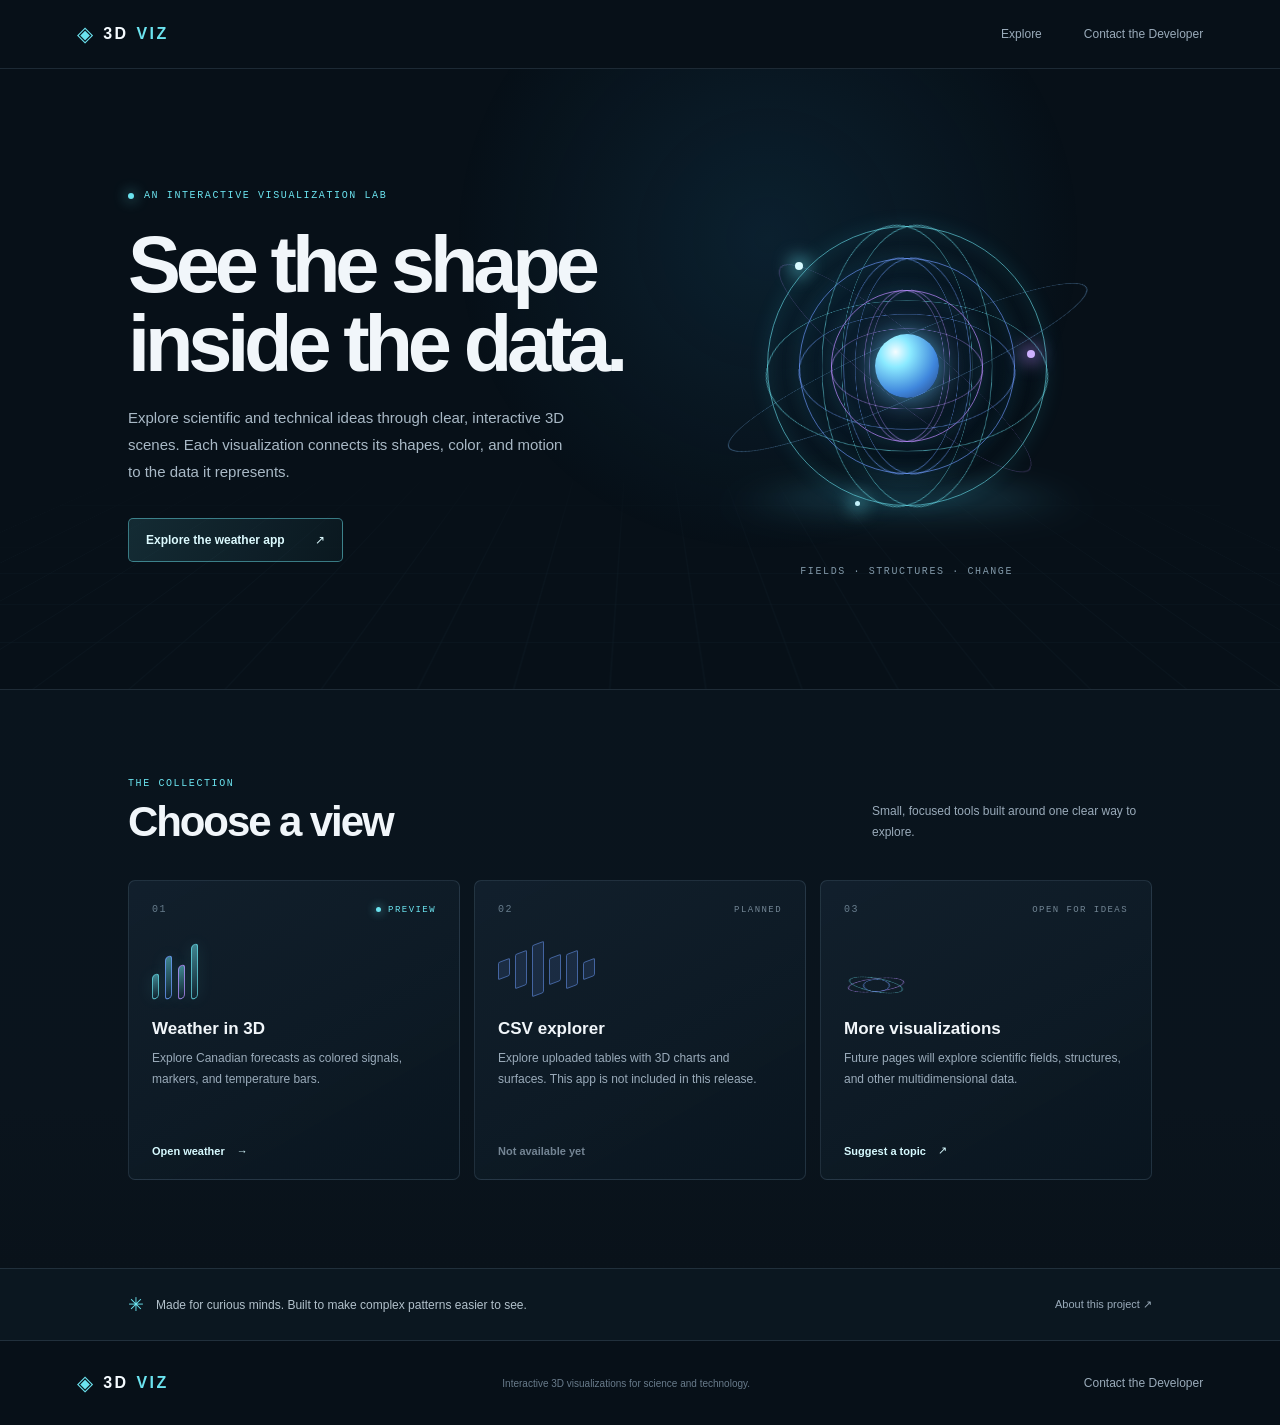
==== index.html @ 6680dd85 "Initial upload of 3DViz" ====
<!doctype html>
<html lang="en">
<head>
  <meta charset="utf-8">
  <meta name="viewport" content="width=device-width, initial-scale=1">
  <meta name="description" content="A collection of interactive 3D visualizations for science, technology, and data.">
  <meta name="theme-color" content="#071018">
  <title>3DViz — See data in depth</title>
  <link rel="stylesheet" href="./style.css">
</head>
<body>
  <header class="topbar">
    <a class="wordmark" href="./" aria-label="3DViz home"><span class="wordmark-icon" aria-hidden="true">◈</span>3D<span>VIZ</span></a>
    <nav aria-label="Main navigation">
      <a href="#apps">Explore</a>
      <a href="https://www.linkedin.com/in/warren-harding-29a0a673/" target="_blank" rel="noopener noreferrer">Contact the Developer</a>
    </nav>
  </header>

  <main>
    <section class="hero" aria-labelledby="hero-title">
      <div class="hero-copy">
        <p class="eyebrow"><span class="pulse-dot" aria-hidden="true"></span> AN INTERACTIVE VISUALIZATION LAB</p>
        <h1 id="hero-title">See the shape<br>inside the data.</h1>
        <p class="hero-description">Explore scientific and technical ideas through clear, interactive 3D scenes. Each visualization connects its shapes, color, and motion to the data it represents.</p>
        <a class="primary-link" href="./apps/weather/3dWeather.html">Explore the weather app <span aria-hidden="true">↗</span></a>
      </div>
      <div class="hero-art" role="img" aria-label="An animated set of nested, glowing wireframe forms">
        <div class="orbit-scene" aria-hidden="true">
          <div class="orbit-halo halo-one"></div>
          <div class="orbit-halo halo-two"></div>
          <div class="wire-sphere sphere-outer"><i></i><i></i><i></i></div>
          <div class="wire-sphere sphere-middle"><i></i><i></i><i></i></div>
          <div class="wire-sphere sphere-inner"><i></i><i></i><i></i></div>
          <div class="sphere-core"></div>
          <span class="orbit-node node-one"></span>
          <span class="orbit-node node-two"></span>
          <span class="orbit-node node-three"></span>
        </div>
        <p class="art-caption">FIELDS · STRUCTURES · CHANGE</p>
      </div>
      <div class="hero-grid" aria-hidden="true"></div>
    </section>

    <section class="apps-section" id="apps" aria-labelledby="apps-title">
      <div class="section-heading">
        <div><p class="eyebrow">THE COLLECTION</p><h2 id="apps-title">Choose a view</h2></div>
        <p class="section-note">Small, focused tools built around one clear way to explore.</p>
      </div>
      <div class="app-grid">
        <article class="app-card app-card--active">
          <div class="card-topline"><span class="app-number">01</span><span class="status status-live"><i></i> PREVIEW</span></div>
          <div class="card-glyph weather-glyph" aria-hidden="true"><span></span><span></span><span></span><span></span></div>
          <h3>Weather in 3D</h3>
          <p>Explore Canadian forecasts as colored signals, markers, and temperature bars.</p>
          <a class="card-link" href="./apps/weather/3dWeather.html">Open weather <span aria-hidden="true">→</span></a>
        </article>
        <article class="app-card app-card--planned" id="csv">
          <div class="card-topline"><span class="app-number">02</span><span class="status">PLANNED</span></div>
          <div class="card-glyph csv-glyph" aria-hidden="true"><span></span><span></span><span></span><span></span><span></span><span></span></div>
          <h3>CSV explorer</h3>
          <p>Explore uploaded tables with 3D charts and surfaces. This app is not included in this release.</p>
          <span class="card-link card-link--disabled" aria-disabled="true">Not available yet</span>
        </article>
        <article class="app-card app-card--planned">
          <div class="card-topline"><span class="app-number">03</span><span class="status">OPEN FOR IDEAS</span></div>
          <div class="card-glyph field-glyph" aria-hidden="true"><span></span><span></span><span></span></div>
          <h3>More visualizations</h3>
          <p>Future pages will explore scientific fields, structures, and other multidimensional data.</p>
          <a class="card-link" href="https://www.linkedin.com/in/warren-harding-29a0a673/" target="_blank" rel="noopener noreferrer">Suggest a topic <span aria-hidden="true">↗</span></a>
        </article>
      </div>
    </section>

    <section class="about-strip" aria-label="About this project">
      <p><span class="about-mark" aria-hidden="true">✳</span> Made for curious minds. Built to make complex patterns easier to see.</p>
      <a href="./README.md">About this project <span aria-hidden="true">↗</span></a>
    </section>
  </main>

  <footer class="site-footer">
    <a class="wordmark" href="./"><span class="wordmark-icon" aria-hidden="true">◈</span>3D<span>VIZ</span></a>
    <p>Interactive 3D visualizations for science and technology.</p>
    <a href="https://www.linkedin.com/in/warren-harding-29a0a673/" target="_blank" rel="noopener noreferrer">Contact the Developer</a>
  </footer>
</body>
</html>
---- style.css ----
:root {
  color-scheme: dark;
  --bg: #071018;
  --panel: #0c1721;
  --panel-raised: #101f2b;
  --line: rgba(176, 218, 244, .13);
  --text: #f1f6fa;
  --muted: #9aabba;
  --quiet: #687b8b;
  --cyan: #6be3ef;
  --blue: #6e9dff;
  --violet: #ba8dff;
  font-family: Manrope, "Segoe UI", sans-serif;
  background: var(--bg);
  color: var(--text);
  font-synthesis: none;
  text-rendering: optimizeLegibility;
}

* { box-sizing: border-box; }
html { scroll-behavior: smooth; }
body { margin: 0; min-width: 320px; background: var(--bg); }
a { color: inherit; }
.topbar, .site-footer { display: flex; align-items: center; justify-content: space-between; gap: 24px; padding: 22px clamp(22px, 6vw, 88px); }
.topbar { position: relative; z-index: 2; border-bottom: 1px solid var(--line); background: rgba(7, 16, 24, .76); }
.wordmark { display: inline-flex; align-items: center; gap: 8px; color: #f5fbff; text-decoration: none; font-size: 16px; font-weight: 800; letter-spacing: .15em; }
.wordmark > span:last-child { color: var(--cyan); }
.wordmark-icon { color: var(--cyan); font-size: 21px; }
.topbar nav { display: flex; align-items: center; gap: clamp(18px, 4vw, 42px); }
.topbar nav a, .site-footer > a:last-child { color: var(--muted); font-size: 12px; text-decoration: none; transition: color .2s; }
.topbar nav a:hover, .site-footer > a:last-child:hover { color: var(--cyan); }
.hero { position: relative; display: grid; grid-template-columns: minmax(0, 1fr) minmax(350px, .92fr); align-items: center; min-height: 620px; padding: 72px clamp(22px, 10vw, 150px) 88px; overflow: hidden; isolation: isolate; }
.hero-grid { position: absolute; inset: 0; z-index: -2; opacity: .28; background-image: linear-gradient(rgba(100, 185, 225, .09) 1px, transparent 1px), linear-gradient(90deg, rgba(100, 185, 225, .09) 1px, transparent 1px); background-size: 62px 62px; transform: perspective(680px) rotateX(57deg) scale(1.55) translateY(20%); transform-origin: center bottom; mask-image: linear-gradient(to bottom, transparent 4%, #000 48%, #000 100%); }
.hero::before { content: ""; position: absolute; z-index: -1; width: 640px; height: 640px; left: 35%; top: -150px; border-radius: 50%; background: radial-gradient(circle, rgba(27, 92, 130, .22), rgba(7, 16, 24, 0) 69%); }
.hero-copy { z-index: 1; max-width: 580px; }
.eyebrow, .art-caption, .status, .app-number { font: 10px "DM Mono", Consolas, monospace; letter-spacing: .16em; }
.eyebrow { display: flex; align-items: center; gap: 10px; color: var(--cyan); }
.pulse-dot { width: 6px; height: 6px; border-radius: 50%; background: var(--cyan); box-shadow: 0 0 14px var(--cyan); }
h1 { margin: 25px 0 20px; font-size: clamp(48px, 6.2vw, 82px); line-height: .99; letter-spacing: -.065em; font-weight: 600; }
.hero-description { max-width: 450px; color: #a9b9c6; font-size: 15px; line-height: 1.8; }
.primary-link { display: inline-flex; align-items: center; gap: 30px; margin-top: 18px; padding: 14px 17px; border: 1px solid rgba(107, 227, 239, .48); border-radius: 5px; background: linear-gradient(110deg, rgba(107, 227, 239, .13), rgba(107, 227, 239, .04)); color: #ddfbff; font-size: 12px; font-weight: 700; text-decoration: none; transition: background .2s, border-color .2s, transform .2s; }
.primary-link:hover { transform: translateY(-2px); border-color: var(--cyan); background: rgba(107, 227, 239, .18); }
.hero-art { display: flex; align-items: center; flex-direction: column; justify-content: center; min-width: 0; }
.orbit-scene { position: relative; display: grid; place-items: center; width: min(36vw, 400px); aspect-ratio: 1; perspective: 900px; transform-style: preserve-3d; }
.orbit-scene::before { content: ""; position: absolute; width: 70%; height: 18%; bottom: 8%; border-radius: 50%; background: rgba(69, 186, 220, .18); filter: blur(28px); transform: rotateX(70deg); }
.wire-sphere { position: absolute; width: 70%; aspect-ratio: 1; border: 1px solid rgba(106, 227, 239, .62); border-radius: 50%; box-shadow: 0 0 20px rgba(56, 206, 240, .12), inset 0 0 20px rgba(56, 206, 240, .1); transform-style: preserve-3d; }
.wire-sphere i { position: absolute; inset: -1px; border: 1px solid currentColor; border-radius: 50%; opacity: .62; }
.wire-sphere i:nth-child(1) { transform: rotateY(58deg); }
.wire-sphere i:nth-child(2) { transform: rotateY(-58deg); }
.wire-sphere i:nth-child(3) { transform: rotateX(58deg); }
.sphere-outer { color: #6be3ef; animation: turn-outer 24s linear infinite; }
.sphere-middle { width: 54%; color: #6e9dff; border-color: rgba(110, 157, 255, .66); animation: turn-middle 17s linear infinite reverse; }
.sphere-inner { width: 38%; color: #ba8dff; border-color: rgba(186, 141, 255, .72); animation: turn-inner 12s linear infinite; }
.sphere-core { position: absolute; width: 16%; aspect-ratio: 1; border-radius: 50%; background: radial-gradient(circle at 32% 28%, #f5fcff, #8beaff 24%, #3f86dc 64%, #213b73 100%); box-shadow: 0 0 28px rgba(109, 208, 255, .7), 0 0 86px rgba(83, 135, 255, .28); }
.orbit-halo { position: absolute; width: 98%; height: 29%; border: 1px solid rgba(126, 192, 255, .38); border-radius: 50%; transform: rotate(-24deg) rotateX(59deg); }
.halo-two { width: 80%; height: 45%; border-color: rgba(182, 139, 255, .25); transform: rotate(39deg) rotateX(70deg); }
.orbit-node { position: absolute; width: 8px; height: 8px; border-radius: 50%; background: #d8faff; box-shadow: 0 0 18px 4px rgba(107, 227, 239, .8); }
.node-one { top: 24%; left: 22%; }.node-two { right: 18%; top: 46%; background: #cfb1ff; box-shadow: 0 0 18px 4px rgba(186, 141, 255, .8); }.node-three { left: 37%; bottom: 15%; width: 5px; height: 5px; }
.art-caption { margin: 0; color: #8198a8; }
.apps-section { padding: 78px clamp(22px, 10vw, 150px) 88px; border-top: 1px solid var(--line); background: linear-gradient(180deg, #09141d, #0a141d 72%, #09121a); }
.section-heading { display: flex; align-items: end; justify-content: space-between; gap: 24px; margin-bottom: 34px; }
.section-heading .eyebrow { margin-bottom: 9px; }
h2 { margin: 0; font-size: clamp(30px, 3.5vw, 42px); letter-spacing: -.05em; font-weight: 600; }
.section-note { max-width: 280px; margin: 0 0 4px; color: var(--muted); font-size: 12px; line-height: 1.7; }
.app-grid { display: grid; grid-template-columns: repeat(3, minmax(0, 1fr)); gap: 14px; }
.app-card { position: relative; min-height: 300px; padding: 23px; border: 1px solid var(--line); border-radius: 7px; background: linear-gradient(150deg, rgba(19, 34, 47, .86), rgba(10, 22, 32, .92)); transition: border-color .2s, transform .2s, background .2s; }
.app-card--active:hover { transform: translateY(-4px); border-color: rgba(107, 227, 239, .42); background: linear-gradient(150deg, rgba(20, 43, 56, .95), rgba(10, 22, 32, .96)); }
.card-topline { display: flex; align-items: center; justify-content: space-between; }
.app-number { color: #667b8b; }
.status { display: inline-flex; align-items: center; gap: 7px; color: #738695; font-size: 9px; }
.status-live { color: var(--cyan); }
.status-live i { width: 5px; height: 5px; border-radius: 50%; background: var(--cyan); box-shadow: 0 0 10px var(--cyan); }
.card-glyph { position: relative; display: flex; align-items: end; gap: 6px; height: 60px; margin: 24px 0 20px; }
.weather-glyph span { width: 7px; border: 1px solid rgba(107, 227, 239, .68); border-radius: 6px; background: linear-gradient(180deg, rgba(107, 227, 239, .52), rgba(107, 227, 239, .03)); box-shadow: 0 0 15px rgba(107, 227, 239, .12); transform: skewY(-22deg); }
.weather-glyph span:nth-child(1) { height: 25px; }.weather-glyph span:nth-child(2) { height: 43px; border-color: rgba(110, 157, 255, .75); }.weather-glyph span:nth-child(3) { height: 34px; border-color: rgba(186, 141, 255, .75); }.weather-glyph span:nth-child(4) { height: 55px; }
.csv-glyph { align-items: center; gap: 5px; }
.csv-glyph span { width: 12px; border: 1px solid rgba(110, 157, 255, .5); background: rgba(110, 157, 255, .12); border-radius: 2px; transform: skewY(-22deg); }
.csv-glyph span:nth-child(1), .csv-glyph span:nth-child(6) { height: 18px; }.csv-glyph span:nth-child(2), .csv-glyph span:nth-child(5) { height: 35px; }.csv-glyph span:nth-child(3) { height: 52px; }.csv-glyph span:nth-child(4) { height: 27px; }
.field-glyph span { position: absolute; left: 3px; width: 58px; height: 28px; border: 1px solid rgba(186, 141, 255, .62); border-radius: 50%; transform: rotateX(62deg) rotate(-16deg); }
.field-glyph span:nth-child(2) { transform: rotateX(62deg) rotate(25deg); border-color: rgba(107, 227, 239, .55); }.field-glyph span:nth-child(3) { left: 19px; width: 27px; height: 27px; border-color: rgba(110, 157, 255, .7); }
.app-card h3 { margin: 0 0 9px; font-size: 17px; font-weight: 600; }
.app-card p { max-width: 280px; margin: 0; color: var(--muted); font-size: 12px; line-height: 1.75; }
.card-link { position: absolute; left: 23px; bottom: 22px; display: inline-flex; align-items: center; gap: 12px; color: #d7faff; font-size: 11px; font-weight: 700; text-decoration: none; }
.card-link:not(.card-link--disabled):hover { color: var(--cyan); }
.card-link--disabled { color: #748594; cursor: not-allowed; }
.about-strip { display: flex; align-items: center; justify-content: space-between; gap: 20px; padding: 24px clamp(22px, 10vw, 150px); border-top: 1px solid var(--line); border-bottom: 1px solid var(--line); background: #0b1720; }
.about-strip p { display: flex; align-items: center; gap: 12px; margin: 0; color: #b2c1cb; font-size: 12px; }
.about-mark { color: var(--cyan); font-size: 19px; }
.about-strip > a { color: var(--muted); font-size: 11px; text-decoration: none; white-space: nowrap; }
.about-strip > a:hover { color: var(--cyan); }
.site-footer { padding-top: 30px; padding-bottom: 30px; }
.site-footer p { margin: 0; color: var(--quiet); font-size: 10px; text-align: center; }
@keyframes turn-outer { from { transform: rotateY(0) rotateX(13deg); } to { transform: rotateY(360deg) rotateX(13deg); } }
@keyframes turn-middle { from { transform: rotateX(0) rotateY(24deg); } to { transform: rotateX(360deg) rotateY(24deg); } }
@keyframes turn-inner { from { transform: rotateY(0) rotateZ(18deg); } to { transform: rotateY(360deg) rotateZ(18deg); } }
@media (max-width: 800px) {
  .hero { grid-template-columns: 1fr; min-height: auto; padding-top: 68px; text-align: center; }
  .hero-copy { margin: auto; }.eyebrow { justify-content: center; }.hero-description { margin-inline: auto; }
  .hero-art { margin-top: 25px; }.orbit-scene { width: min(70vw, 370px); }
  .app-grid { grid-template-columns: 1fr; }.app-card { min-height: 260px; }
  .section-heading { align-items: start; flex-direction: column; }.section-note { max-width: 420px; }
}
@media (max-width: 520px) {
  .topbar, .site-footer { padding-inline: 18px; }.topbar nav { gap: 14px; }.topbar nav a { font-size: 10px; }
  .hero { padding-inline: 20px; }.apps-section { padding-inline: 18px; }.about-strip { align-items: start; flex-direction: column; padding-inline: 18px; }
  .site-footer { align-items: start; flex-direction: column; }.site-footer p { text-align: left; }
}
@media (prefers-reduced-motion: reduce) {
  *, *::before, *::after { scroll-behavior: auto !important; animation-duration: .01ms !important; animation-iteration-count: 1 !important; transition-duration: .01ms !important; }
}
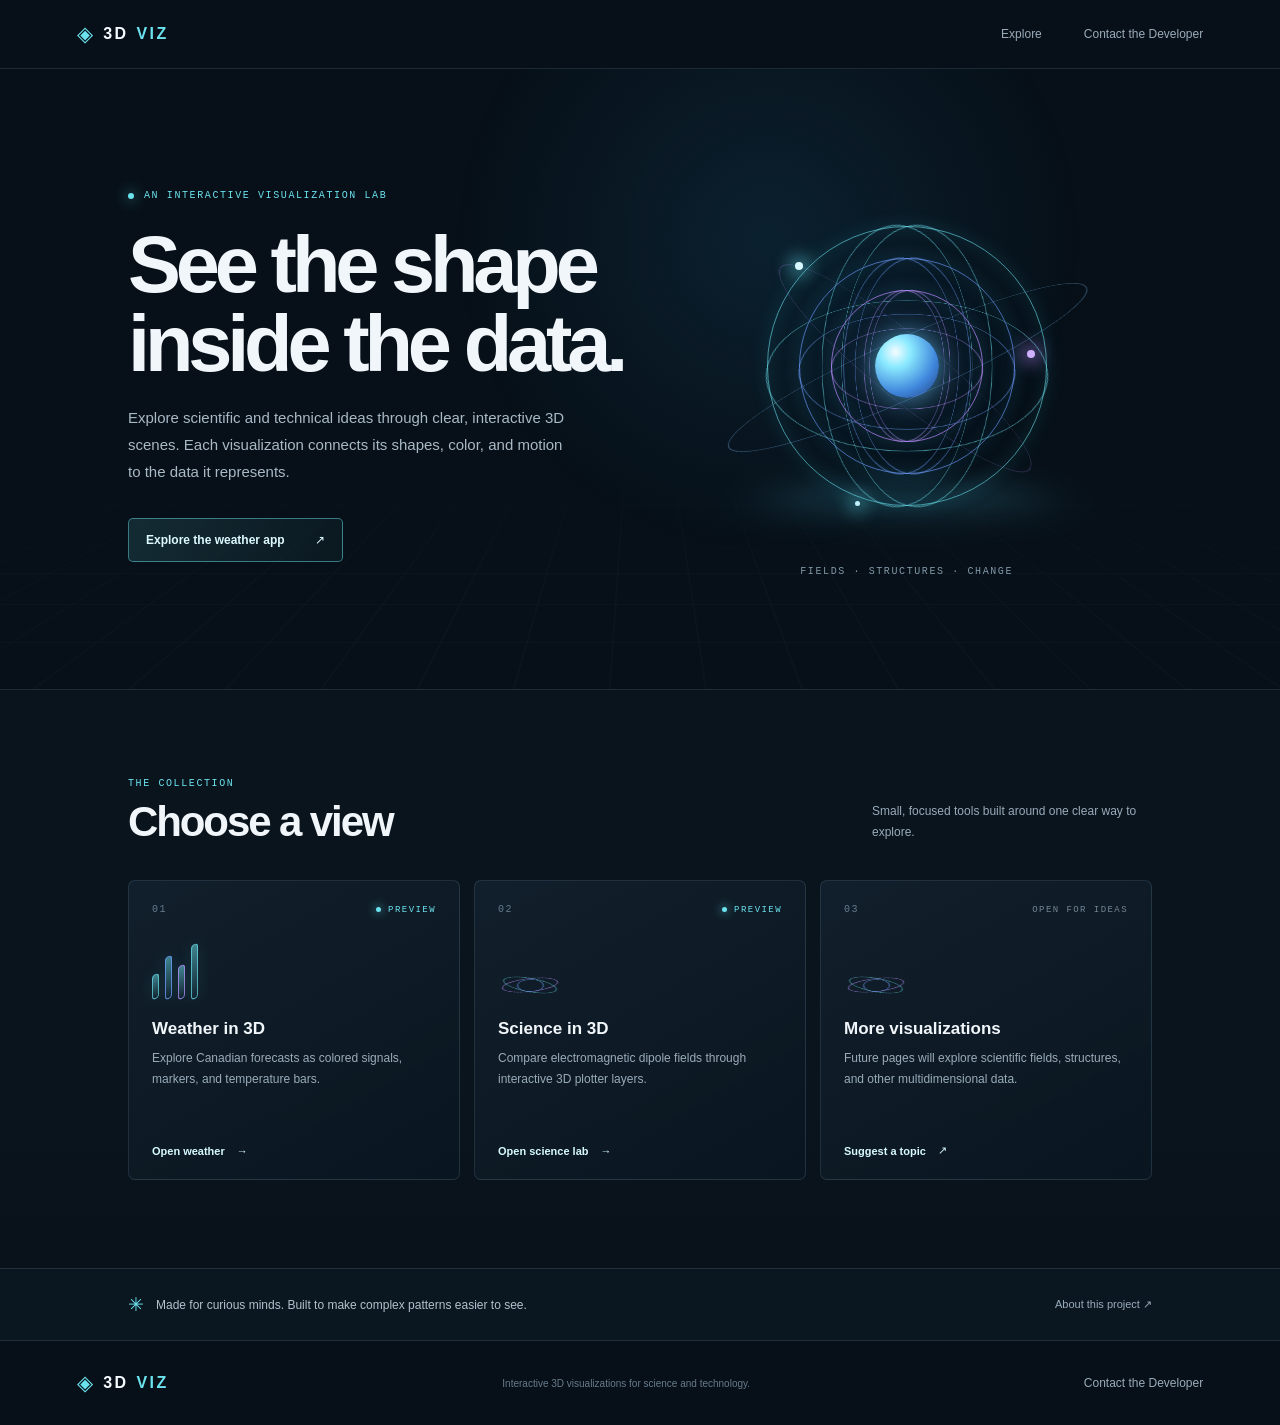
==== commit 57167c91: "Add 3DScience electromagnetic field demo" ====
--- a/index.html
+++ b/index.html
@@ -55,12 +55,12 @@
           <p>Explore Canadian forecasts as colored signals, markers, and temperature bars.</p>
           <a class="card-link" href="./apps/weather/3dWeather.html">Open weather <span aria-hidden="true">→</span></a>
         </article>
-        <article class="app-card app-card--planned" id="csv">
-          <div class="card-topline"><span class="app-number">02</span><span class="status">PLANNED</span></div>
-          <div class="card-glyph csv-glyph" aria-hidden="true"><span></span><span></span><span></span><span></span><span></span><span></span></div>
-          <h3>CSV explorer</h3>
-          <p>Explore uploaded tables with 3D charts and surfaces. This app is not included in this release.</p>
-          <span class="card-link card-link--disabled" aria-disabled="true">Not available yet</span>
+        <article class="app-card app-card--active">
+          <div class="card-topline"><span class="app-number">02</span><span class="status status-live"><i></i> PREVIEW</span></div>
+          <div class="card-glyph field-glyph" aria-hidden="true"><span></span><span></span><span></span></div>
+          <h3>Science in 3D</h3>
+          <p>Compare electromagnetic dipole fields through interactive 3D plotter layers.</p>
+          <a class="card-link" href="./apps/science/3dScience.html">Open science lab <span aria-hidden="true">→</span></a>
         </article>
         <article class="app-card app-card--planned">
           <div class="card-topline"><span class="app-number">03</span><span class="status">OPEN FOR IDEAS</span></div>
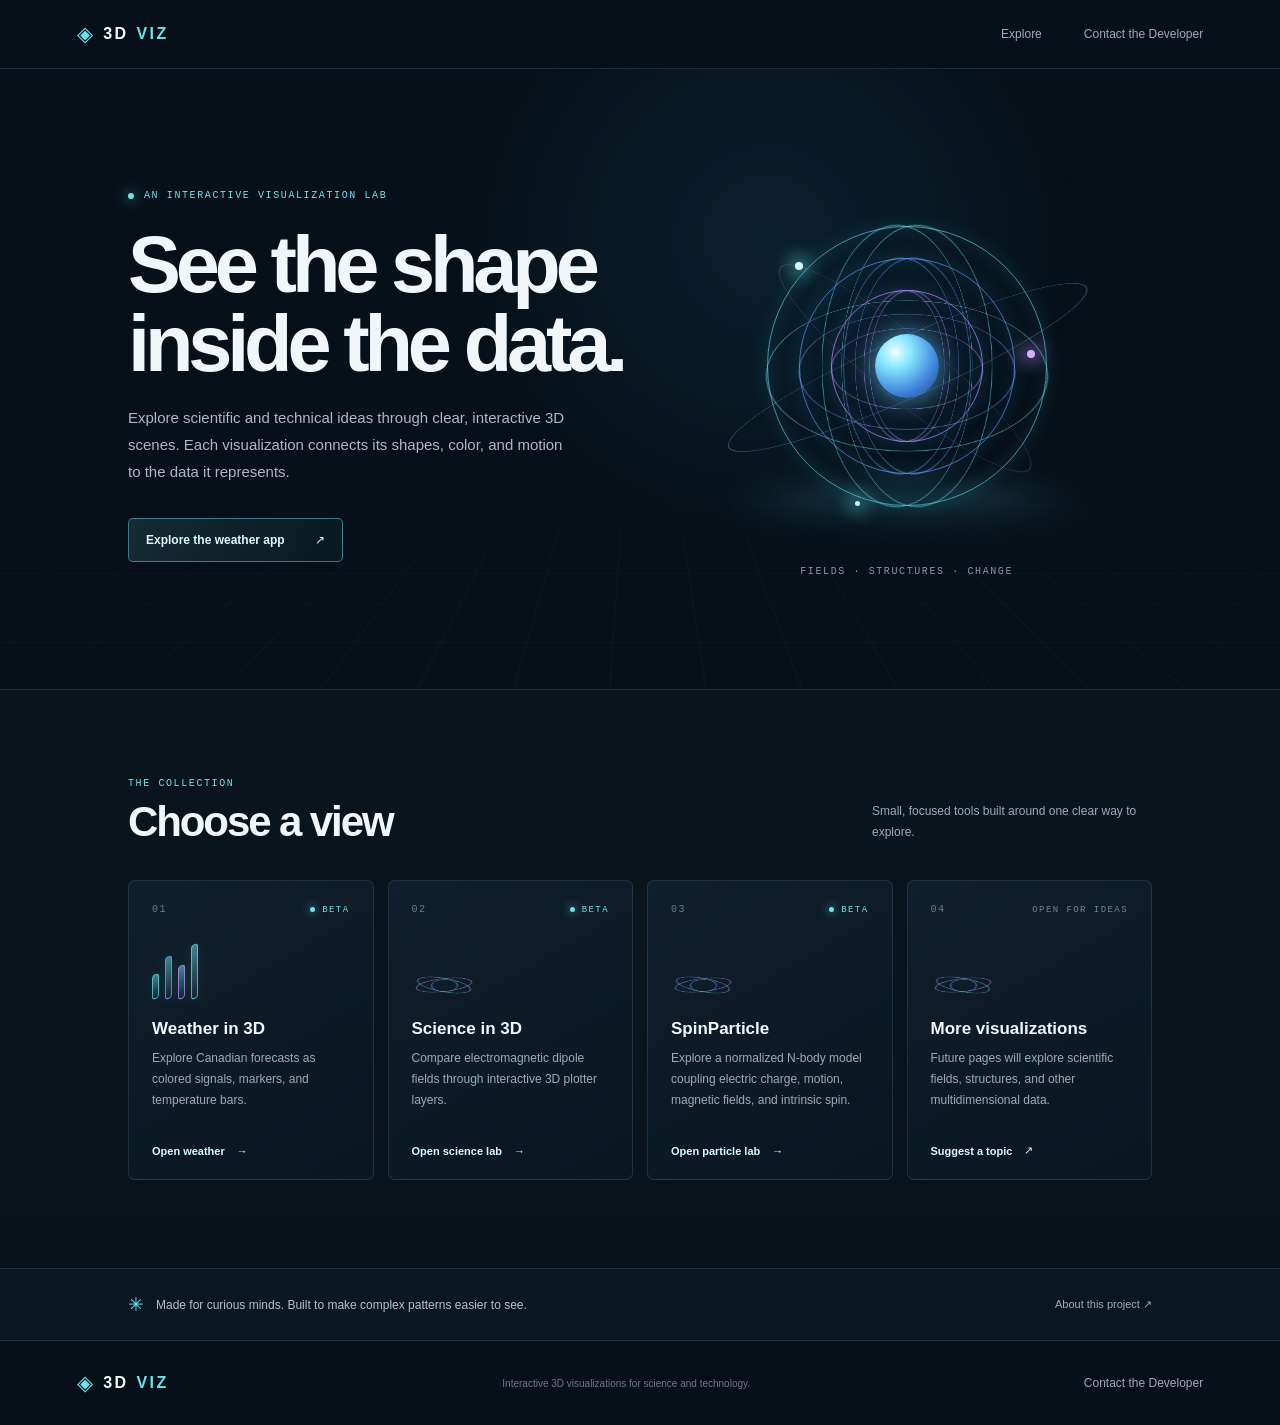
==== commit 37314267: "Add SpinParticle beta simulation" ====
--- a/index.html
+++ b/index.html
@@ -49,21 +49,28 @@
       </div>
       <div class="app-grid">
         <article class="app-card app-card--active">
-          <div class="card-topline"><span class="app-number">01</span><span class="status status-live"><i></i> PREVIEW</span></div>
+          <div class="card-topline"><span class="app-number">01</span><span class="status status-live"><i></i> BETA</span></div>
           <div class="card-glyph weather-glyph" aria-hidden="true"><span></span><span></span><span></span><span></span></div>
           <h3>Weather in 3D</h3>
           <p>Explore Canadian forecasts as colored signals, markers, and temperature bars.</p>
           <a class="card-link" href="./apps/weather/3dWeather.html">Open weather <span aria-hidden="true">→</span></a>
         </article>
         <article class="app-card app-card--active">
-          <div class="card-topline"><span class="app-number">02</span><span class="status status-live"><i></i> PREVIEW</span></div>
+          <div class="card-topline"><span class="app-number">02</span><span class="status status-live"><i></i> BETA</span></div>
           <div class="card-glyph field-glyph" aria-hidden="true"><span></span><span></span><span></span></div>
           <h3>Science in 3D</h3>
           <p>Compare electromagnetic dipole fields through interactive 3D plotter layers.</p>
           <a class="card-link" href="./apps/science/3dScience.html">Open science lab <span aria-hidden="true">→</span></a>
         </article>
+        <article class="app-card app-card--active">
+          <div class="card-topline"><span class="app-number">03</span><span class="status status-live"><i></i> BETA</span></div>
+          <div class="card-glyph field-glyph" aria-hidden="true"><span></span><span></span><span></span></div>
+          <h3>SpinParticle</h3>
+          <p>Explore a normalized N-body model coupling electric charge, motion, magnetic fields, and intrinsic spin.</p>
+          <a class="card-link" href="./apps/spin-particle/3dSpinParticle.html">Open particle lab <span aria-hidden="true">→</span></a>
+        </article>
         <article class="app-card app-card--planned">
-          <div class="card-topline"><span class="app-number">03</span><span class="status">OPEN FOR IDEAS</span></div>
+          <div class="card-topline"><span class="app-number">04</span><span class="status">OPEN FOR IDEAS</span></div>
           <div class="card-glyph field-glyph" aria-hidden="true"><span></span><span></span><span></span></div>
           <h3>More visualizations</h3>
           <p>Future pages will explore scientific fields, structures, and other multidimensional data.</p>
--- a/style.css
+++ b/style.css
@@ -62,7 +62,7 @@
 .section-heading .eyebrow { margin-bottom: 9px; }
 h2 { margin: 0; font-size: clamp(30px, 3.5vw, 42px); letter-spacing: -.05em; font-weight: 600; }
 .section-note { max-width: 280px; margin: 0 0 4px; color: var(--muted); font-size: 12px; line-height: 1.7; }
-.app-grid { display: grid; grid-template-columns: repeat(3, minmax(0, 1fr)); gap: 14px; }
+.app-grid { display: grid; grid-template-columns: repeat(auto-fit, minmax(220px, 1fr)); gap: 14px; }
 .app-card { position: relative; min-height: 300px; padding: 23px; border: 1px solid var(--line); border-radius: 7px; background: linear-gradient(150deg, rgba(19, 34, 47, .86), rgba(10, 22, 32, .92)); transition: border-color .2s, transform .2s, background .2s; }
 .app-card--active:hover { transform: translateY(-4px); border-color: rgba(107, 227, 239, .42); background: linear-gradient(150deg, rgba(20, 43, 56, .95), rgba(10, 22, 32, .96)); }
 .card-topline { display: flex; align-items: center; justify-content: space-between; }
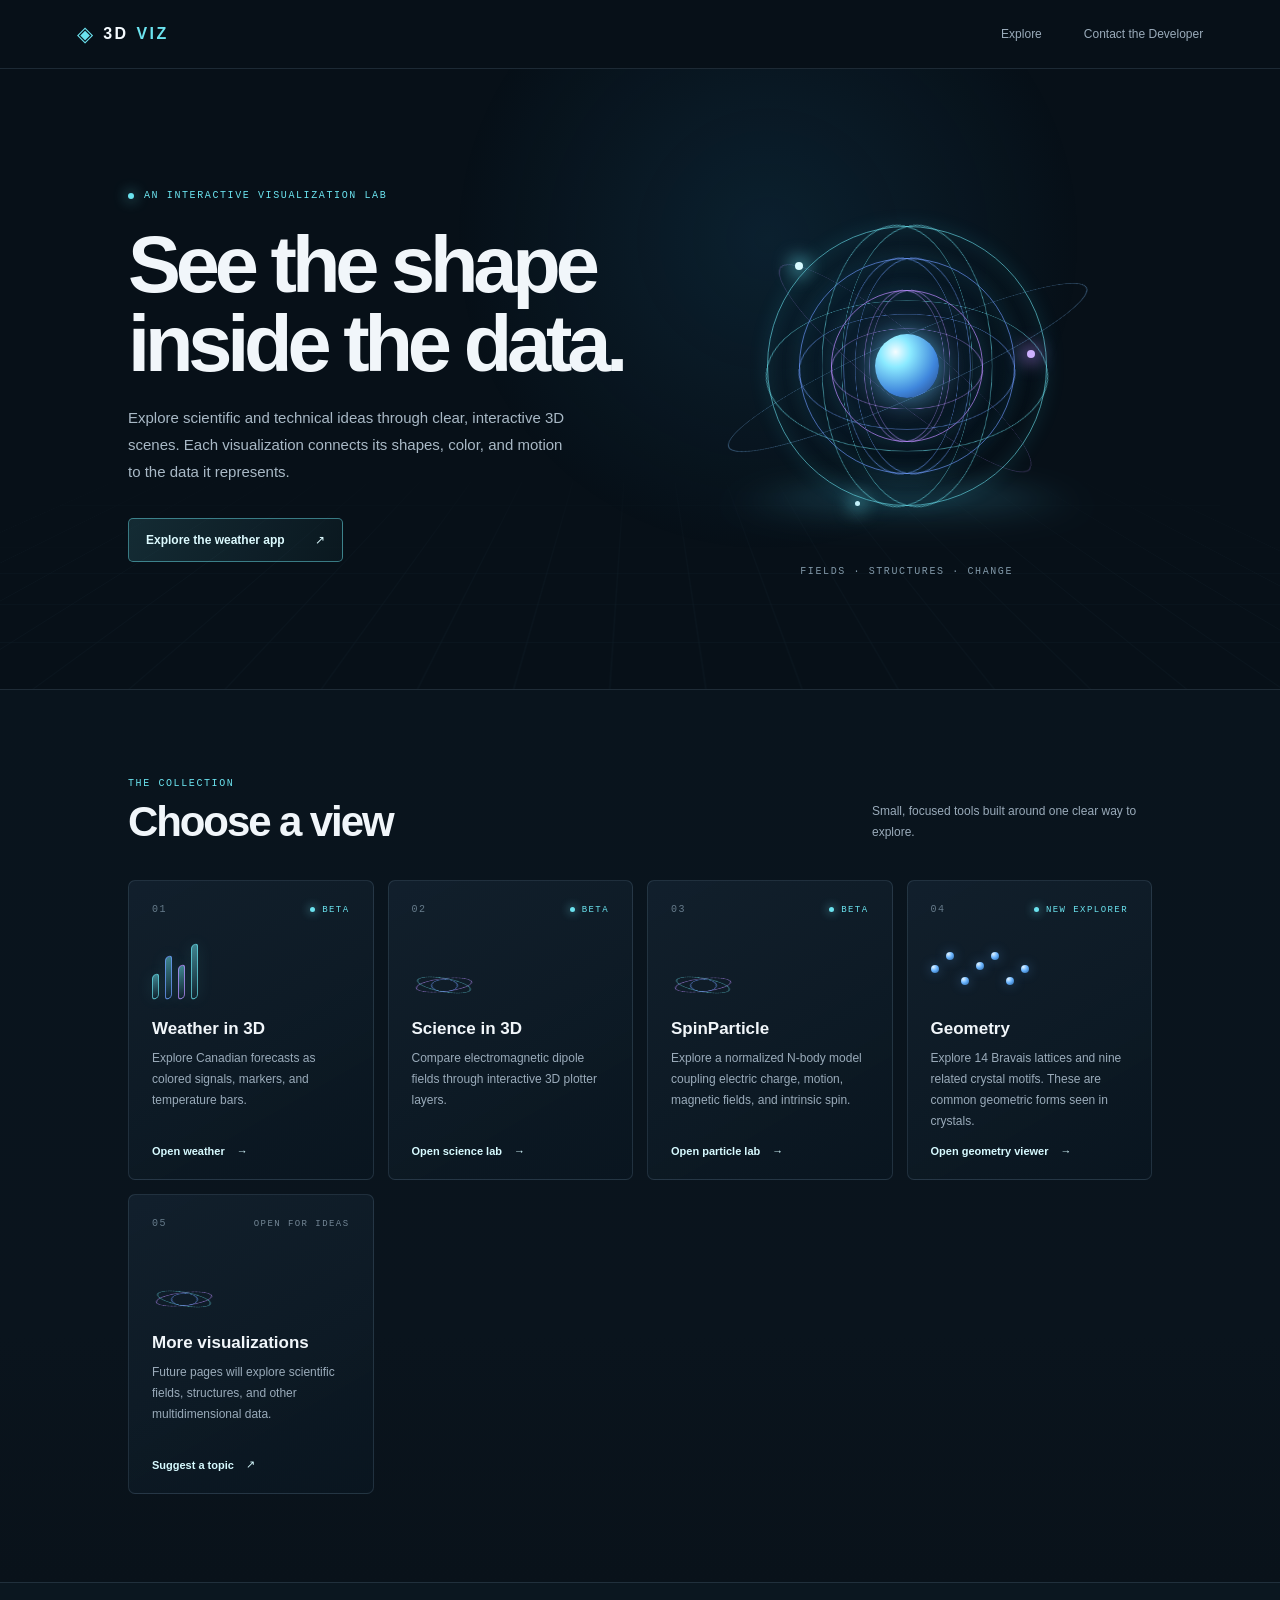
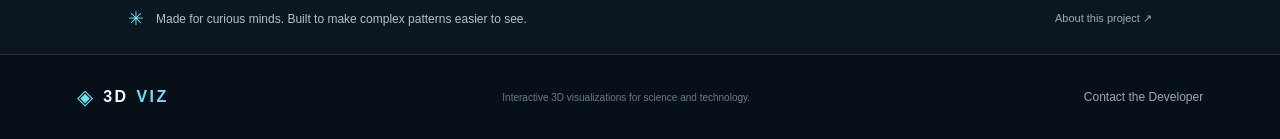
==== commit 8e2c537a: "Add crystal geometry explorer" ====
--- a/index.html
+++ b/index.html
@@ -69,8 +69,15 @@
           <p>Explore a normalized N-body model coupling electric charge, motion, magnetic fields, and intrinsic spin.</p>
           <a class="card-link" href="./apps/spin-particle/3dSpinParticle.html">Open particle lab <span aria-hidden="true">→</span></a>
         </article>
+        <article class="app-card app-card--active">
+          <div class="card-topline"><span class="app-number">04</span><span class="status status-live"><i></i> NEW EXPLORER</span></div>
+          <div class="card-glyph geometry-glyph" aria-hidden="true"><span></span><span></span><span></span><span></span><span></span><span></span><span></span></div>
+          <h3>Geometry</h3>
+          <p>Explore 14 Bravais lattices and nine related crystal motifs. These are common geometric forms seen in crystals.</p>
+          <a class="card-link" href="./apps/geometry/3dGeometry.html">Open geometry viewer <span aria-hidden="true">→</span></a>
+        </article>
         <article class="app-card app-card--planned">
-          <div class="card-topline"><span class="app-number">04</span><span class="status">OPEN FOR IDEAS</span></div>
+          <div class="card-topline"><span class="app-number">05</span><span class="status">OPEN FOR IDEAS</span></div>
           <div class="card-glyph field-glyph" aria-hidden="true"><span></span><span></span><span></span></div>
           <h3>More visualizations</h3>
           <p>Future pages will explore scientific fields, structures, and other multidimensional data.</p>
--- a/style.css
+++ b/style.css
@@ -78,6 +78,11 @@
 .csv-glyph span:nth-child(1), .csv-glyph span:nth-child(6) { height: 18px; }.csv-glyph span:nth-child(2), .csv-glyph span:nth-child(5) { height: 35px; }.csv-glyph span:nth-child(3) { height: 52px; }.csv-glyph span:nth-child(4) { height: 27px; }
 .field-glyph span { position: absolute; left: 3px; width: 58px; height: 28px; border: 1px solid rgba(186, 141, 255, .62); border-radius: 50%; transform: rotateX(62deg) rotate(-16deg); }
 .field-glyph span:nth-child(2) { transform: rotateX(62deg) rotate(25deg); border-color: rgba(107, 227, 239, .55); }.field-glyph span:nth-child(3) { left: 19px; width: 27px; height: 27px; border-color: rgba(110, 157, 255, .7); }
+.geometry-glyph { align-items: center; gap: 7px; }
+.geometry-glyph span { width: 8px; height: 8px; border-radius: 50%; background: radial-gradient(circle at 30% 25%, #e3f4ff, #6bb5ff 45%, #255d9a); box-shadow: 0 0 12px rgba(91, 169, 248, .42); }
+.geometry-glyph span:nth-child(2), .geometry-glyph span:nth-child(5) { transform: translateY(-13px); }
+.geometry-glyph span:nth-child(3), .geometry-glyph span:nth-child(6) { transform: translateY(12px); }
+.geometry-glyph span:nth-child(4) { transform: translateY(-3px); }
 .app-card h3 { margin: 0 0 9px; font-size: 17px; font-weight: 600; }
 .app-card p { max-width: 280px; margin: 0; color: var(--muted); font-size: 12px; line-height: 1.75; }
 .card-link { position: absolute; left: 23px; bottom: 22px; display: inline-flex; align-items: center; gap: 12px; color: #d7faff; font-size: 11px; font-weight: 700; text-decoration: none; }
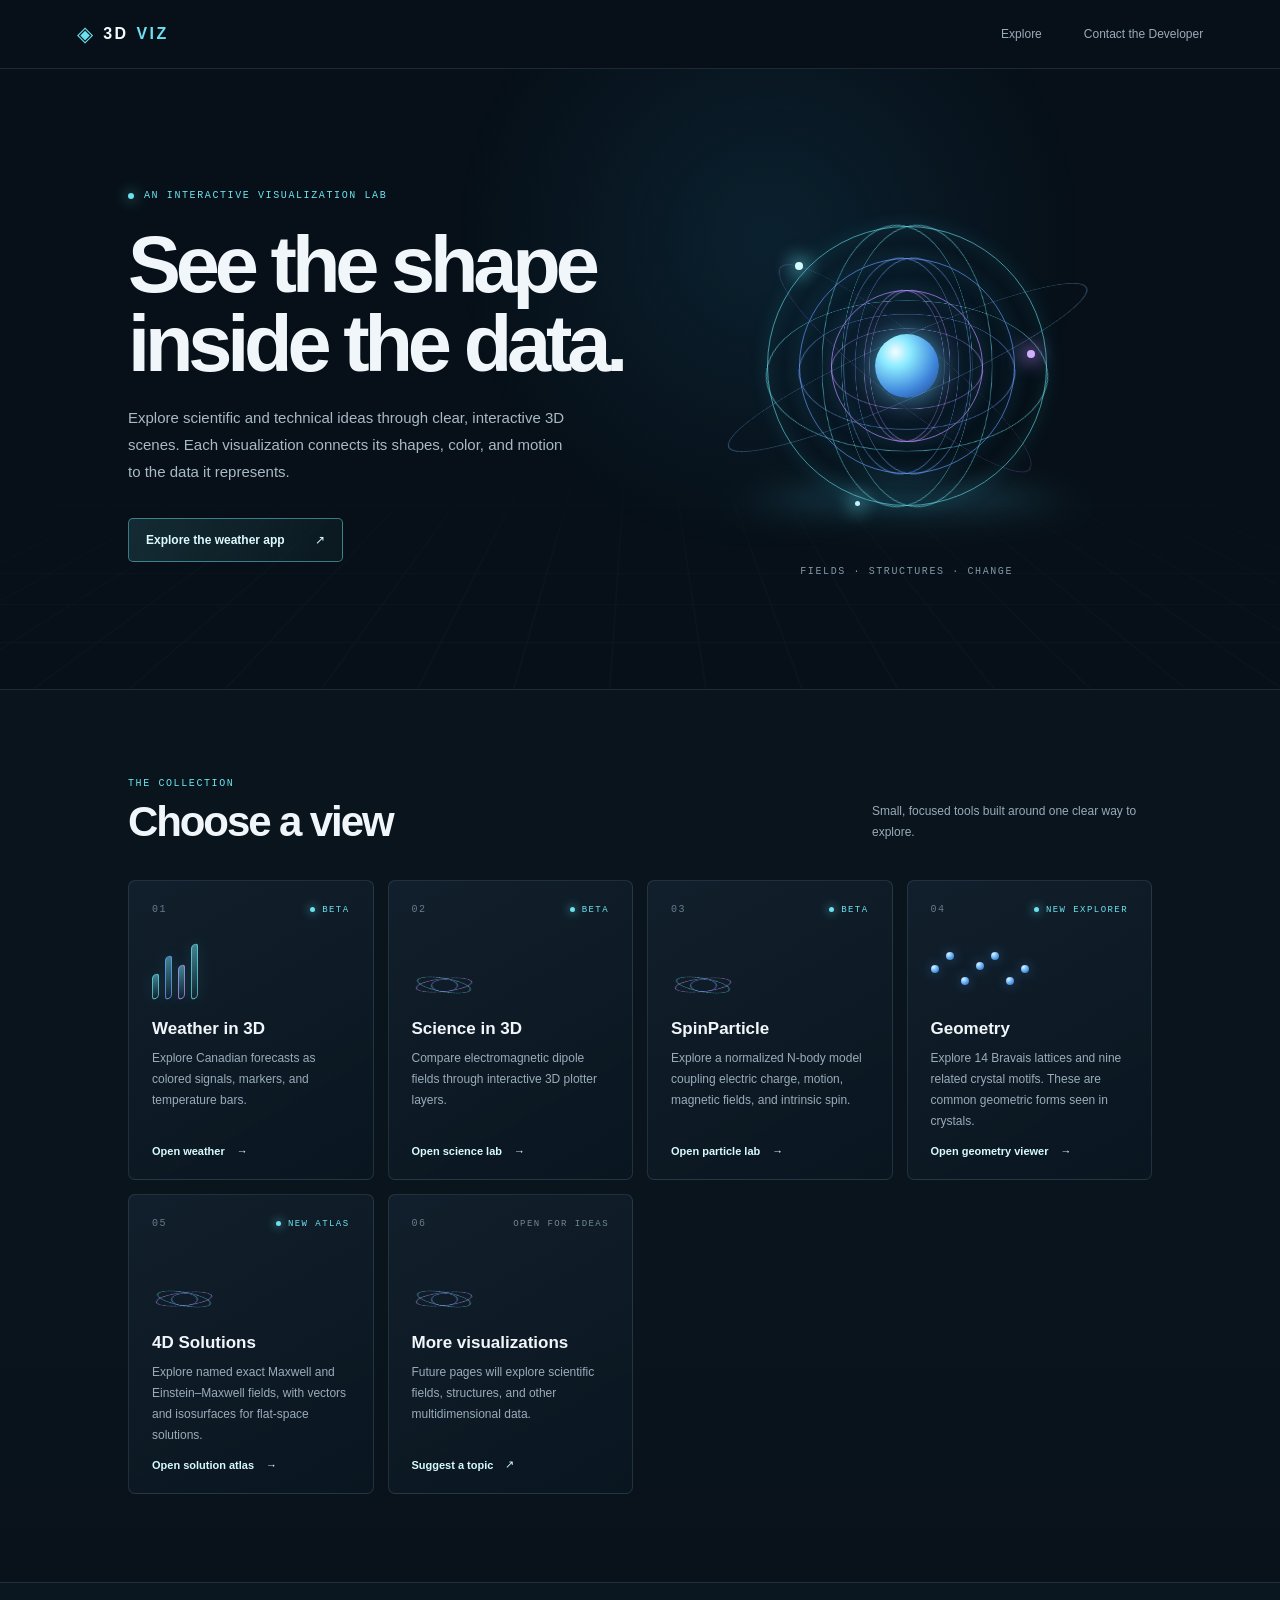
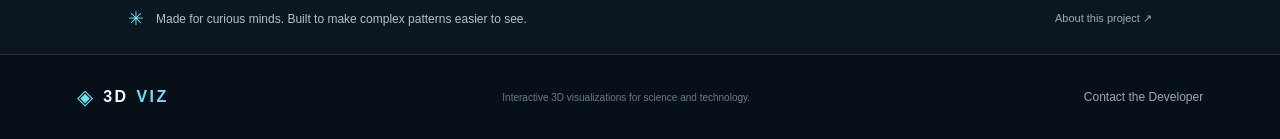
==== commit 3349eb3a: "Add exact electromagnetic solution atlas" ====
--- a/index.html
+++ b/index.html
@@ -76,8 +76,15 @@
           <p>Explore 14 Bravais lattices and nine related crystal motifs. These are common geometric forms seen in crystals.</p>
           <a class="card-link" href="./apps/geometry/3dGeometry.html">Open geometry viewer <span aria-hidden="true">→</span></a>
         </article>
+        <article class="app-card app-card--active">
+          <div class="card-topline"><span class="app-number">05</span><span class="status status-live"><i></i> NEW ATLAS</span></div>
+          <div class="card-glyph field-glyph" aria-hidden="true"><span></span><span></span><span></span></div>
+          <h3>4D Solutions</h3>
+          <p>Explore named exact Maxwell and Einstein–Maxwell fields, with vectors and isosurfaces for flat-space solutions.</p>
+          <a class="card-link" href="./apps/solutions/4dSolutions.html">Open solution atlas <span aria-hidden="true">→</span></a>
+        </article>
         <article class="app-card app-card--planned">
-          <div class="card-topline"><span class="app-number">05</span><span class="status">OPEN FOR IDEAS</span></div>
+          <div class="card-topline"><span class="app-number">06</span><span class="status">OPEN FOR IDEAS</span></div>
           <div class="card-glyph field-glyph" aria-hidden="true"><span></span><span></span><span></span></div>
           <h3>More visualizations</h3>
           <p>Future pages will explore scientific fields, structures, and other multidimensional data.</p>
